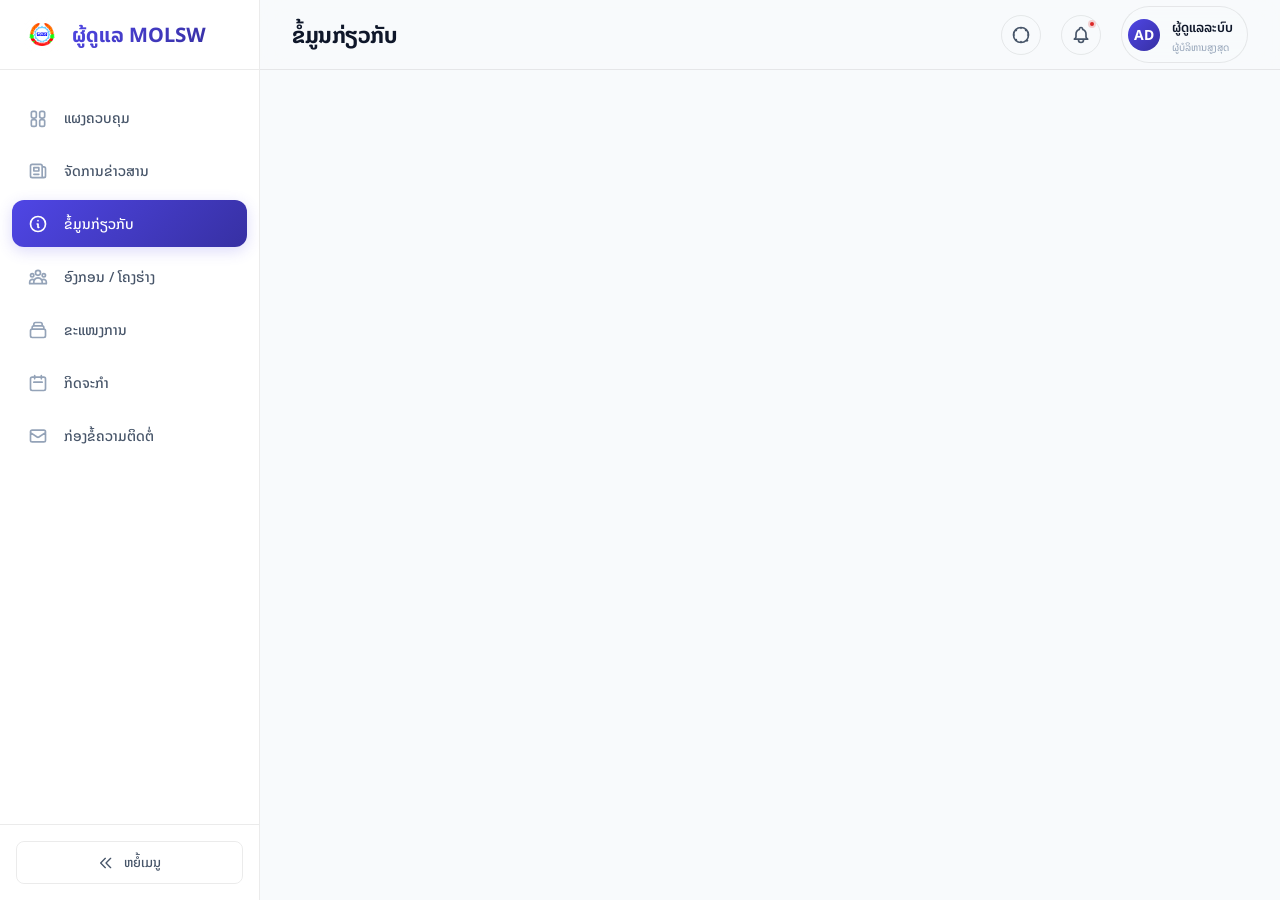
==== about.html @ 5e1d10cb "commit Wed 06/03/2026 10:46:19.37" ====
<!DOCTYPE html>
<html lang="lo" data-theme="light">

<head>
    <meta charset="UTF-8">
    <meta name="viewport" content="width=device-width, initial-scale=1.0">
    <title>ລະບົບຜູ້ດູແລ MOLSW</title>
    <!-- Stylesheet -->
    <link rel="stylesheet" href="style.css">
</head>

<body>
    <!-- App Root Grid -->
    <div id="app-container">
        
        <!-- Sidebar Navigation -->
        <aside>
            <div class="sidebar-brand">
                <img src="logo.png" alt="MOLSW Logo" class="brand-logo" onerror="this.style.display='none'">
                <span class="brand-name">ຜູ້ດູແລ MOLSW</span>
            </div>
            
            <ul class="sidebar-menu">
                <li class="sidebar-menu-item">
                    <a href="index.html">
                        <!-- Home Icon -->
                        <svg fill="none" stroke="currentColor" viewBox="0 0 24 24"><path stroke-linecap="round" stroke-linejoin="round" stroke-width="2" d="M4 6a2 2 0 012-2h2a2 2 0 012 2v4a2 2 0 01-2 2H6a2 2 0 01-2-2V6zM14 6a2 2 0 012-2h2a2 2 0 012 2v4a2 2 0 01-2 2h-2a2 2 0 01-2-2V6zM4 16a2 2 0 012-2h2a2 2 0 012 2v4a2 2 0 01-2 2H6a2 2 0 01-2-2v-4zM14 16a2 2 0 012-2h2a2 2 0 012 2v4a2 2 0 01-2 2h-2a2 2 0 01-2-2v-4z"/></svg>
                        <span>ແຜງຄວບຄຸມ</span>
                    </a>
                </li>
                <li class="sidebar-menu-item">
                    <a href="news.html">
                        <!-- News Icon -->
                        <svg fill="none" stroke="currentColor" viewBox="0 0 24 24"><path stroke-linecap="round" stroke-linejoin="round" stroke-width="2" d="M19 20H5a2 2 0 01-2-2V6a2 2 0 012-2h10a2 2 0 012 2v1m2 13a2 2 0 01-2-2V7m2 13a2 2 0 002-2V9a2 2 0 00-2-2h-2m-4-3H9M7 16h6M7 8h6v4H7V8z"/></svg>
                        <span>ຈັດການຂ່າວສານ</span>
                    </a>
                </li>
                <li class="sidebar-menu-item active"><a href="about.html">
                        <!-- About Icon -->
                        <svg fill="none" stroke="currentColor" viewBox="0 0 24 24"><path stroke-linecap="round" stroke-linejoin="round" stroke-width="2" d="M13 16h-1v-4h-1m1-4h.01M21 12a9 9 0 11-18 0 9 9 0 0118 0z"/></svg>
                        <span>ຂໍ້ມູນກ່ຽວກັບ</span>
                    </a>
                </li>
                <li class="sidebar-menu-item">
                    <a href="org.html">
                        <!-- Organization Icon -->
                        <svg fill="none" stroke="currentColor" viewBox="0 0 24 24"><path stroke-linecap="round" stroke-linejoin="round" stroke-width="2" d="M17 20h5v-2a3 3 0 00-5.356-1.857M17 20H7m10 0v-2c0-.656-.126-1.283-.356-1.857M7 20H2v-2a3 3 0 015.356-1.857M7 20v-2c0-.656.126-1.283.356-1.857m0 0a5.002 5.002 0 019.288 0M15 7a3 3 0 11-6 0 3 3 0 016 0zm6 3a2 2 0 11-4 0 2 2 0 014 0zM7 10a2 2 0 11-4 0 2 2 0 014 0z"/></svg>
                        <span>ອົງກອນ / ໂຄງຮ່າງ</span>
                    </a>
                </li>
                <li class="sidebar-menu-item">
                    <a href="sectors.html">
                        <!-- Sector Icon -->
                        <svg fill="none" stroke="currentColor" viewBox="0 0 24 24"><path stroke-linecap="round" stroke-linejoin="round" stroke-width="2" d="M19 11H5m14 0a2 2 0 012 2v6a2 2 0 01-2 2H5a2 2 0 01-2-2v-6a2 2 0 012-2m14 0V9a2 2 0 00-2-2M5 11V9a2 2 0 012-2m0 0V5a2 2 0 012-2h6a2 2 0 012 2v2M7 7h10"/></svg>
                        <span>ຂະແໜງການ</span>
                    </a>
                </li>
                <li class="sidebar-menu-item">
                    <a href="activities.html">
                        <!-- Activities Icon -->
                        <svg fill="none" stroke="currentColor" viewBox="0 0 24 24"><path stroke-linecap="round" stroke-linejoin="round" stroke-width="2" d="M8 7V3m8 4V3m-9 8h10M5 21h14a2 2 0 002-2V7a2 2 0 00-2-2H5a2 2 0 00-2 2v12a2 2 0 002 2z"/></svg>
                        <span>ກິດຈະກຳ</span>
                    </a>
                </li>
                <li class="sidebar-menu-item">
                    <a href="contacts.html">
                        <!-- Mail Icon -->
                        <svg fill="none" stroke="currentColor" viewBox="0 0 24 24"><path stroke-linecap="round" stroke-linejoin="round" stroke-width="2" d="M3 8l7.89 5.26a2 2 0 002.22 0L21 8M5 19h14a2 2 0 002-2V7a2 2 0 00-2-2H5a2 2 0 00-2 2v10a2 2 0 002 2z"/></svg>
                        <span>ກ່ອງຂໍ້ຄວາມຕິດຕໍ່</span>
                    </a>
                </li>
            </ul>
            
            <div class="sidebar-footer">
                <button class="collapse-btn" id="btn-collapse-sidebar">
                    <!-- Collapse Icon -->
                    <svg style="width:16px; height:16px;" fill="none" stroke="currentColor" viewBox="0 0 24 24"><path stroke-linecap="round" stroke-linejoin="round" stroke-width="2" d="M11 19l-7-7 7-7m8 14l-7-7 7-7"/></svg>
                    <span>ຫຍໍ້ເມນູ</span>
                </button>
            </div>
        </aside>
        
        <!-- Main Panel -->
        <div class="main-content">
            <header>
                <div class="header-left">
                    <button class="mobile-menu-toggle" id="mobile-burger-btn">
                        <!-- Menu Burger Icon -->
                        <svg style="width:24px; height:24px;" fill="none" stroke="currentColor" viewBox="0 0 24 24"><path stroke-linecap="round" stroke-linejoin="round" stroke-width="2" d="M4 6h16M4 12h16M4 18h16"/></svg>
                    </button>
                    <h1 class="page-title" id="view-title">ຂໍ້ມູນກ່ຽວກັບ</h1>
                </div>
                
                <div class="header-right">
                    <!-- Theme Toggle -->
                    <button class="icon-action-btn theme-toggle" id="btn-theme-toggle" title="ປ່ຽນຮູບແບບ (ມືດ/ສະຫວ່າງ)">
                        <svg class="sun-icon" fill="none" stroke="currentColor" viewBox="0 0 24 24"><path stroke-linecap="round" stroke-linejoin="round" stroke-width="2" d="M12 3v1m0 16v1m9-9h-1M4 12H3m15.364-6.364l-.707.707M6.343 17.657l-.707.707m0-12.728l.707.707m12.728 12.728l.707-.707M21 12a9 9 0 11-18 0 9 9 0 0118 0z"/></svg>
                        <svg class="moon-icon" fill="none" stroke="currentColor" viewBox="0 0 24 24"><path stroke-linecap="round" stroke-linejoin="round" stroke-width="2" d="M20.354 15.354A9 9 0 018.646 3.646 9.003 9.003 0 0012 21a9.003 9.003 0 008.354-5.646z"/></svg>
                    </button>
                    
                    <!-- Notification Bell -->
                    <button class="icon-action-btn" title="ຂໍ້ຄວາມລະບົບ">
                        <svg style="width:20px; height:20px" fill="none" stroke="currentColor" viewBox="0 0 24 24"><path stroke-linecap="round" stroke-linejoin="round" stroke-width="2" d="M15 17h5l-1.405-1.405A2.032 2.032 0 0118 14.158V11a6.002 6.002 0 00-4-5.659V5a2 2 0 10-4 0v.341C7.67 6.165 6 8.388 6 11v3.159c0 .538-.214 1.055-.595 1.436L4 17h5m6 0v1a3 3 0 11-6 0v-1m6 0H9"/></svg>
                        <span class="badge-dot"></span>
                    </button>
                    
                    <!-- Profile Dropdown -->
                    <div class="profile-badge">
                        <div class="avatar">AD</div>
                        <div class="profile-info">
                            <span class="profile-name">ຜູ້ດູແລລະບົບ</span>
                            <span class="profile-role">ຜູ້ບໍລິຫານສູງສຸດ</span>
                        </div>
                    </div>
                </div>
            </header>
            
            <!-- Page Router Workspace -->
            <main class="content-body" id="app-view">
                <!-- Rendered dynamically by app.js -->
            </main>
        </div>
    </div>
    
    <!-- Toast Notifications Container -->
    <div id="toast-container" class="toast-container"></div>

        <!-- PAGE-SPECIFIC MODALS -->
    <!-- Modal 2: About Us Core Value -->
    <div class="modal-overlay" id="modal-value-form">
        <div class="modal-content">
            <div class="modal-header">
                <h3 class="modal-title" id="value-modal-title">ເພີ່ມຄຸນຄ່າຫຼັກ</h3>
                <button class="modal-close" onclick="ModalManager.close('modal-value-form')">&times;</button>
            </div>
            <form id="value-form" onsubmit="submitValueForm(event)">
                <div class="modal-body">
                    <div class="form-group">
                        <label class="form-label">ຫົວຂໍ້ຄຸນຄ່າ *</label>
                        <input type="text" class="form-control" id="value-form-title" placeholder="ຕົວຢ່າງ: ຄວາມໂປ່ງໃສ" required>
                    </div>
                    <div class="form-group" style="margin-bottom: 0;">
                        <label class="form-label">ຄຳອະທິບາຍຄຸນຄ່າ *</label>
                        <textarea class="form-control" id="value-form-desc" placeholder="ອະທິບາຍຄຸນຄ່ານີ້ຢ່າງລະອຽດ..." style="min-height:90px;" required></textarea>
                    </div>
                </div>
                <div class="modal-footer">
                    <button type="button" class="btn btn-secondary" onclick="ModalManager.close('modal-value-form')">ຍົກເລີກ</button>
                    <button type="submit" class="btn btn-primary">ບັນທຶກຄຸນຄ່າ</button>
                </div>
            </form>
        </div>
    </div>

    <!-- Core App Controller Script -->
    <script src="app.js"></script>
</body>

</html>
---- style.css ----
@import url('https://fonts.googleapis.com/css2?family=Outfit:wght@300;400;500;600;700&family=Plus+Jakarta+Sans:wght@300;400;500;600;700&family=Noto+Sans+Lao:wght@300;400;500;600;700&display=swap');

:root {
    /* Font Families */
    --font-heading: 'Noto Sans Lao', 'Outfit', sans-serif;
    --font-body: 'Noto Sans Lao', 'Plus Jakarta Sans', sans-serif;

    /* Base Transitions */
    --transition-fast: 0.2s cubic-bezier(0.4, 0, 0.2, 1);
    --transition-normal: 0.3s cubic-bezier(0.4, 0, 0.2, 1);
    --transition-slow: 0.5s cubic-bezier(0.4, 0, 0.2, 1);
    
    /* Layout Constants */
    --sidebar-width: 260px;
    --sidebar-collapsed-width: 80px;
    --header-height: 70px;
    --border-radius-sm: 8px;
    --border-radius-md: 12px;
    --border-radius-lg: 20px;
    --border-radius-xl: 30px;

    /* Theme Variables - Dark Mode (Default) */
    --bg-main: #0B0F19;
    --bg-card: rgba(20, 27, 45, 0.7);
    --bg-sidebar: #0f1524;
    --bg-header: rgba(11, 15, 25, 0.8);
    --bg-input: #161F30;
    
    --border-color: rgba(255, 255, 255, 0.08);
    --border-focus: #4F46E5;
    
    --text-primary: #F3F4F6;
    --text-secondary: #9CA3AF;
    --text-muted: #6B7280;
    
    --primary: #4F46E5;
    --primary-glow: rgba(79, 70, 229, 0.4);
    --primary-gradient: linear-gradient(135deg, #6366F1 0%, #4F46E5 100%);
    
    --accent-cyan: #06B6D4;
    --accent-cyan-gradient: linear-gradient(135deg, #22D3EE 0%, #06B6D4 100%);
    
    --success: #10B981;
    --success-bg: rgba(16, 185, 129, 0.15);
    
    --warning: #F59E0B;
    --warning-bg: rgba(245, 158, 11, 0.15);
    
    --danger: #EF4444;
    --danger-bg: rgba(239, 68, 68, 0.15);
    
    --shadow-sm: 0 2px 8px -1px rgba(0, 0, 0, 0.2);
    --shadow-md: 0 10px 25px -5px rgba(0, 0, 0, 0.3), 0 8px 10px -6px rgba(0, 0, 0, 0.3);
    --shadow-lg: 0 20px 50px -12px rgba(0, 0, 0, 0.5);
    
    --backdrop-blur: blur(16px);
}

[data-theme="light"] {
    /* Theme Variables - Light Mode */
    --bg-main: #F8FAFC;
    --bg-card: rgba(255, 255, 255, 0.85);
    --bg-sidebar: #FFFFFF;
    --bg-header: rgba(248, 250, 252, 0.8);
    --bg-input: #F1F5F9;
    
    --border-color: rgba(0, 0, 0, 0.08);
    --border-focus: #4F46E5;
    
    --text-primary: #0F172A;
    --text-secondary: #475569;
    --text-muted: #94A3B8;
    
    --primary: #4F46E5;
    --primary-glow: rgba(79, 70, 229, 0.2);
    --primary-gradient: linear-gradient(135deg, #4F46E5 0%, #3730A3 100%);
    
    --accent-cyan: #0EA5E9;
    --accent-cyan-gradient: linear-gradient(135deg, #0EA5E9 0%, #2563EB 100%);
    
    --success: #059669;
    --success-bg: rgba(5, 150, 105, 0.1);
    
    --warning: #D97706;
    --warning-bg: rgba(217, 119, 6, 0.1);
    
    --danger: #DC2626;
    --danger-bg: rgba(220, 38, 38, 0.1);
    
    --shadow-sm: 0 1px 3px rgba(0, 0, 0, 0.05);
    --shadow-md: 0 4px 20px -2px rgba(148, 163, 184, 0.15), 0 2px 8px -1px rgba(148, 163, 184, 0.1);
    --shadow-lg: 0 20px 40px -15px rgba(148, 163, 184, 0.3);
}

/* Reset & Global */
* {
    margin: 0;
    padding: 0;
    box-sizing: border-box;
    font-family: var(--font-body);
}

body {
    background-color: var(--bg-main);
    color: var(--text-primary);
    overflow-x: hidden;
    transition: background-color var(--transition-normal), color var(--transition-normal);
    min-height: 100vh;
}

h1, h2, h3, h4, h5, h6 {
    font-family: var(--font-heading);
    font-weight: 600;
    letter-spacing: -0.02em;
}

/* Custom Scrollbar */
::-webkit-scrollbar {
    width: 8px;
    height: 8px;
}
::-webkit-scrollbar-track {
    background: transparent;
}
::-webkit-scrollbar-thumb {
    background: var(--border-color);
    border-radius: var(--border-radius-sm);
}
::-webkit-scrollbar-thumb:hover {
    background: var(--text-muted);
}

/* App Layout */
#app-container {
    display: flex;
    min-height: 100vh;
    position: relative;
}

/* Sidebar Styling */
aside {
    width: var(--sidebar-width);
    background-color: var(--bg-sidebar);
    border-right: 1px solid var(--border-color);
    display: flex;
    flex-direction: column;
    height: 100vh;
    position: sticky;
    top: 0;
    z-index: 100;
    transition: width var(--transition-normal), background-color var(--transition-normal), border var(--transition-normal);
}

aside.collapsed {
    width: var(--sidebar-collapsed-width);
}

.sidebar-brand {
    height: var(--header-height);
    display: flex;
    align-items: center;
    padding: 0 24px;
    gap: 12px;
    border-bottom: 1px solid var(--border-color);
    overflow: hidden;
    white-space: nowrap;
}

.brand-logo {
    width: 36px;
    height: 36px;
    border-radius: var(--border-radius-sm);
    object-fit: contain;
    background: linear-gradient(135deg, rgba(255,255,255,0.1), rgba(255,255,255,0.05));
    border: 1px solid rgba(255,255,255,0.15);
    padding: 4px;
}

.brand-name {
    font-family: var(--font-heading);
    font-size: 20px;
    font-weight: 700;
    background: var(--primary-gradient);
    -webkit-background-clip: text;
    -webkit-text-fill-color: transparent;
    transition: opacity var(--transition-normal);
}

aside.collapsed .brand-name {
    opacity: 0;
    pointer-events: none;
}

.sidebar-menu {
    list-style: none;
    padding: 24px 12px;
    display: flex;
    flex-direction: column;
    gap: 6px;
    flex: 1;
    overflow-y: auto;
}

.sidebar-menu-item a {
    display: flex;
    align-items: center;
    padding: 12px 16px;
    color: var(--text-secondary);
    text-decoration: none;
    border-radius: var(--border-radius-md);
    gap: 16px;
    transition: all var(--transition-fast);
    font-weight: 500;
    font-size: 14px;
    cursor: pointer;
}

.sidebar-menu-item a svg {
    width: 20px;
    height: 20px;
    color: var(--text-muted);
    transition: color var(--transition-fast);
}

.sidebar-menu-item a:hover {
    background-color: rgba(255, 255, 255, 0.03);
    color: var(--text-primary);
}

.sidebar-menu-item a:hover svg {
    color: var(--text-primary);
}

.sidebar-menu-item.active a {
    background: var(--primary-gradient);
    color: #FFFFFF;
    box-shadow: 0 4px 15px var(--primary-glow);
}

.sidebar-menu-item.active a svg {
    color: #FFFFFF;
}

aside.collapsed .sidebar-menu-item a {
    justify-content: center;
    padding: 12px 0;
}

aside.collapsed .sidebar-menu-item a span {
    display: none;
}

/* Sidebar Footer */
.sidebar-footer {
    padding: 16px;
    border-top: 1px solid var(--border-color);
}

.collapse-btn {
    width: 100%;
    background: transparent;
    border: 1px solid var(--border-color);
    color: var(--text-secondary);
    padding: 10px;
    border-radius: var(--border-radius-sm);
    cursor: pointer;
    display: flex;
    align-items: center;
    justify-content: center;
    gap: 10px;
    font-size: 13px;
    font-weight: 500;
    transition: all var(--transition-fast);
}

.collapse-btn:hover {
    background: rgba(255, 255, 255, 0.05);
    color: var(--text-primary);
}

aside.collapsed .collapse-btn span {
    display: none;
}

aside.collapsed .collapse-btn svg {
    transform: rotate(180deg);
}

/* Main Content Area */
.main-content {
    flex: 1;
    display: flex;
    flex-direction: column;
    min-height: 100vh;
    min-width: 0; /* Prevents flex children from stretching */
}

/* Header Styling */
header {
    height: var(--header-height);
    background-color: var(--bg-header);
    backdrop-filter: var(--backdrop-blur);
    -webkit-backdrop-filter: var(--backdrop-blur);
    border-bottom: 1px solid var(--border-color);
    display: flex;
    align-items: center;
    justify-content: space-between;
    padding: 0 32px;
    position: sticky;
    top: 0;
    z-index: 90;
    transition: background-color var(--transition-normal), border var(--transition-normal);
}

.header-left {
    display: flex;
    align-items: center;
    gap: 16px;
}

.mobile-menu-toggle {
    display: none;
    background: transparent;
    border: none;
    color: var(--text-primary);
    font-size: 24px;
    cursor: pointer;
}

.page-title {
    font-size: 22px;
    font-weight: 700;
    color: var(--text-primary);
}

.header-right {
    display: flex;
    align-items: center;
    gap: 20px;
}

/* Header Icons/Controls */
.icon-action-btn {
    background: transparent;
    border: 1px solid var(--border-color);
    color: var(--text-secondary);
    width: 40px;
    height: 40px;
    border-radius: 50%;
    cursor: pointer;
    display: flex;
    align-items: center;
    justify-content: center;
    transition: all var(--transition-fast);
    position: relative;
}

.icon-action-btn:hover {
    background: rgba(255, 255, 255, 0.05);
    color: var(--text-primary);
    border-color: var(--text-muted);
}

.badge-dot {
    position: absolute;
    top: 4px;
    right: 4px;
    width: 8px;
    height: 8px;
    background-color: var(--danger);
    border-radius: 50%;
    border: 2px solid var(--bg-header);
}

/* Theme Toggle Customizations */
.theme-toggle svg {
    width: 20px;
    height: 20px;
}

.theme-toggle .sun-icon {
    display: none;
}

[data-theme="light"] .theme-toggle .sun-icon {
    display: block;
}

[data-theme="light"] .theme-toggle .moon-icon {
    display: none;
}

/* User Profile Badge */
.profile-badge {
    display: flex;
    align-items: center;
    gap: 12px;
    padding: 6px 14px 6px 6px;
    background: rgba(255, 255, 255, 0.03);
    border: 1px solid var(--border-color);
    border-radius: 30px;
    cursor: pointer;
    transition: all var(--transition-fast);
}

.profile-badge:hover {
    background: rgba(255, 255, 255, 0.05);
    border-color: var(--text-muted);
}

.avatar {
    width: 32px;
    height: 32px;
    border-radius: 50%;
    background: var(--primary-gradient);
    display: flex;
    align-items: center;
    justify-content: center;
    color: white;
    font-weight: 700;
    font-size: 14px;
}

.profile-info {
    text-align: left;
}

.profile-name {
    font-size: 13px;
    font-weight: 600;
    color: var(--text-primary);
}

.profile-role {
    font-size: 10px;
    color: var(--text-muted);
    display: block;
}

/* Content Container */
.content-body {
    flex: 1;
    padding: 32px;
    overflow-y: auto;
}

/* Dynamic Views Fade Transition */
.view-pane {
    animation: fadeIn var(--transition-normal);
}

@keyframes fadeIn {
    from { opacity: 0; transform: translateY(10px); }
    to { opacity: 1; transform: translateY(0); }
}

/* Glassmorphic Card Styling */
.card {
    background-color: var(--bg-card);
    backdrop-filter: var(--backdrop-blur);
    -webkit-backdrop-filter: var(--backdrop-blur);
    border: 1px solid var(--border-color);
    border-radius: var(--border-radius-lg);
    padding: 24px;
    box-shadow: var(--shadow-md);
    transition: transform var(--transition-fast), box-shadow var(--transition-fast), background-color var(--transition-normal), border var(--transition-normal);
}

.card:hover {
    box-shadow: var(--shadow-lg);
}

/* Grid Layout System */
.grid-4x {
    display: grid;
    grid-template-columns: repeat(4, 1fr);
    gap: 24px;
}

.grid-3x {
    display: grid;
    grid-template-columns: repeat(3, 1fr);
    gap: 24px;
}

.grid-2x {
    display: grid;
    grid-template-columns: repeat(2, 1fr);
    gap: 24px;
}

/* Stats Cards */
.stat-card {
    display: flex;
    align-items: center;
    justify-content: space-between;
    overflow: hidden;
    position: relative;
}

.stat-card::after {
    content: '';
    position: absolute;
    bottom: 0;
    left: 0;
    width: 100%;
    height: 4px;
    background: var(--card-accent, var(--primary-gradient));
    opacity: 0.8;
}

.stat-icon {
    width: 54px;
    height: 54px;
    border-radius: var(--border-radius-md);
    display: flex;
    align-items: center;
    justify-content: center;
    background: rgba(255, 255, 255, 0.03);
    border: 1px solid var(--border-color);
    color: var(--card-color, var(--primary));
    transition: all var(--transition-fast);
}

.stat-card:hover .stat-icon {
    background: var(--card-color, var(--primary));
    color: #FFFFFF;
    box-shadow: 0 0 15px var(--card-color-glow, var(--primary-glow));
    transform: scale(1.05);
}

.stat-value {
    font-size: 32px;
    font-weight: 700;
    color: var(--text-primary);
    margin-top: 4px;
    font-family: var(--font-heading);
}

.stat-label {
    font-size: 14px;
    color: var(--text-secondary);
    font-weight: 500;
}

/* Dashboard Charts Card & Activity Layout */
.dashboard-layout {
    display: grid;
    grid-template-columns: 2fr 1fr;
    gap: 24px;
    margin-top: 24px;
}

/* Chart Canvas/SVG area */
.chart-container {
    height: 280px;
    position: relative;
    width: 100%;
    display: flex;
    align-items: flex-end;
    justify-content: space-between;
    padding-top: 20px;
}

.svg-chart {
    width: 100%;
    height: 100%;
}

.chart-grid-line {
    stroke: var(--border-color);
    stroke-width: 1;
    stroke-dasharray: 4,4;
}

.chart-line-path {
    fill: none;
    stroke: url(#chart-gradient);
    stroke-width: 4;
    stroke-linecap: round;
    stroke-linejoin: round;
    filter: drop-shadow(0px 8px 12px var(--primary-glow));
    animation: drawPath 1.5s ease-out forwards;
}

.chart-area-path {
    fill: url(#chart-area-gradient);
    opacity: 0.2;
}

.chart-point {
    fill: var(--primary);
    stroke: #FFFFFF;
    stroke-width: 3;
    r: 6;
    transition: r var(--transition-fast), fill var(--transition-fast);
    cursor: pointer;
}

.chart-point:hover {
    r: 8;
    fill: var(--accent-cyan);
}

@keyframes drawPath {
    from { stroke-dashoffset: 1000; stroke-dasharray: 1000; }
    to { stroke-dashoffset: 0; stroke-dasharray: 1000; }
}

/* Section Header (title + action button) */
.section-header {
    display: flex;
    align-items: center;
    justify-content: space-between;
    margin-bottom: 24px;
}

.section-actions {
    display: flex;
    align-items: center;
    gap: 12px;
}

/* Tables styling */
.table-responsive {
    width: 100%;
    overflow-x: auto;
    border-radius: var(--border-radius-md);
    border: 1px solid var(--border-color);
}

.data-table {
    width: 100%;
    border-collapse: collapse;
    text-align: left;
    background: transparent;
}

.data-table th {
    background-color: rgba(255, 255, 255, 0.02);
    color: var(--text-secondary);
    padding: 16px 20px;
    font-size: 13px;
    font-weight: 600;
    text-transform: uppercase;
    letter-spacing: 0.05em;
    border-bottom: 1px solid var(--border-color);
}

[data-theme="light"] .data-table th {
    background-color: rgba(0, 0, 0, 0.02);
}

.data-table td {
    padding: 16px 20px;
    color: var(--text-primary);
    border-bottom: 1px solid var(--border-color);
    font-size: 14px;
    vertical-align: middle;
}

.data-table tbody tr {
    transition: background-color var(--transition-fast);
}

.data-table tbody tr:hover {
    background-color: rgba(255, 255, 255, 0.015);
}

[data-theme="light"] .data-table tbody tr:hover {
    background-color: rgba(0, 0, 0, 0.01);
}

.data-table tbody tr:last-child td {
    border-bottom: none;
}

/* Badges */
.badge {
    display: inline-flex;
    align-items: center;
    padding: 4px 10px;
    border-radius: 30px;
    font-size: 11px;
    font-weight: 600;
    letter-spacing: 0.02em;
    gap: 6px;
}

.badge::before {
    content: '';
    width: 6px;
    height: 6px;
    border-radius: 50%;
    background-color: currentColor;
}

.badge-published, .badge-active, .badge-replied {
    background-color: var(--success-bg);
    color: var(--success);
}

.badge-draft, .badge-archived {
    background-color: rgba(156, 163, 175, 0.15);
    color: var(--text-secondary);
}

.badge-new, .badge-inactive {
    background-color: var(--danger-bg);
    color: var(--danger);
}

.badge-pending {
    background-color: var(--warning-bg);
    color: var(--warning);
}

/* Actions Column & Buttons */
.btn-group {
    display: flex;
    gap: 8px;
}

button {
    font-family: var(--font-body);
}

.btn {
    display: inline-flex;
    align-items: center;
    justify-content: center;
    gap: 8px;
    padding: 10px 18px;
    border-radius: var(--border-radius-md);
    font-size: 14px;
    font-weight: 600;
    cursor: pointer;
    transition: all var(--transition-fast);
    border: 1px solid transparent;
}

.btn svg {
    width: 18px;
    height: 18px;
}

.btn-primary {
    background: var(--primary-gradient);
    color: #FFFFFF;
    box-shadow: 0 4px 14px var(--primary-glow);
}

.btn-primary:hover {
    box-shadow: 0 6px 20px var(--primary-glow);
    transform: translateY(-1px);
}

.btn-primary:active {
    transform: translateY(0);
}

.btn-secondary {
    background-color: rgba(255, 255, 255, 0.03);
    border-color: var(--border-color);
    color: var(--text-primary);
}

.btn-secondary:hover {
    background-color: rgba(255, 255, 255, 0.07);
    border-color: var(--text-muted);
}

[data-theme="light"] .btn-secondary {
    background-color: rgba(0, 0, 0, 0.02);
}

[data-theme="light"] .btn-secondary:hover {
    background-color: rgba(0, 0, 0, 0.05);
}

.btn-danger {
    background-color: var(--danger-bg);
    color: var(--danger);
    border-color: rgba(239, 68, 68, 0.2);
}

.btn-danger:hover {
    background-color: var(--danger);
    color: #FFFFFF;
    box-shadow: 0 4px 14px rgba(239, 68, 68, 0.3);
}

.btn-icon {
    width: 36px;
    height: 36px;
    padding: 0;
    border-radius: var(--border-radius-sm);
}

/* Modal Overlay & Forms */
.modal-overlay {
    position: fixed;
    top: 0;
    left: 0;
    right: 0;
    bottom: 0;
    background-color: rgba(3, 7, 18, 0.6);
    backdrop-filter: blur(8px);
    -webkit-backdrop-filter: blur(8px);
    display: flex;
    align-items: center;
    justify-content: center;
    z-index: 1000;
    opacity: 0;
    pointer-events: none;
    transition: opacity var(--transition-normal);
}

.modal-overlay.active {
    opacity: 1;
    pointer-events: auto;
}

.modal-content {
    background-color: var(--bg-sidebar);
    border: 1px solid var(--border-color);
    border-radius: var(--border-radius-lg);
    width: 100%;
    max-width: 650px;
    max-height: 90vh;
    box-shadow: var(--shadow-lg);
    display: flex;
    flex-direction: column;
    transform: scale(0.9) translateY(20px);
    transition: transform var(--transition-normal);
    overflow: hidden;
}

.modal-overlay.active .modal-content {
    transform: scale(1) translateY(0);
}

.modal-header {
    padding: 20px 24px;
    border-bottom: 1px solid var(--border-color);
    display: flex;
    align-items: center;
    justify-content: space-between;
}

.modal-title {
    font-size: 18px;
    font-weight: 700;
}

.modal-close {
    background: transparent;
    border: none;
    color: var(--text-secondary);
    cursor: pointer;
    display: flex;
    align-items: center;
    justify-content: center;
    width: 32px;
    height: 32px;
    border-radius: 50%;
    transition: all var(--transition-fast);
}

.modal-close:hover {
    background-color: rgba(255, 255, 255, 0.05);
    color: var(--text-primary);
}

.modal-body {
    padding: 24px;
    overflow-y: auto;
    flex: 1;
}

.modal-footer {
    padding: 16px 24px;
    border-top: 1px solid var(--border-color);
    display: flex;
    justify-content: flex-end;
    gap: 12px;
}

/* Form Styles */
.form-group {
    margin-bottom: 20px;
}

.form-group.row-2 {
    display: grid;
    grid-template-columns: 1fr 1fr;
    gap: 16px;
}

.form-label {
    display: block;
    margin-bottom: 8px;
    font-size: 13px;
    font-weight: 600;
    color: var(--text-secondary);
}

.form-control {
    width: 100%;
    background-color: var(--bg-input);
    border: 1px solid var(--border-color);
    border-radius: var(--border-radius-md);
    padding: 12px 16px;
    color: var(--text-primary);
    font-family: var(--font-body);
    font-size: 14px;
    transition: all var(--transition-fast);
}

.form-control:focus {
    outline: none;
    border-color: var(--border-focus);
    box-shadow: 0 0 0 3px var(--primary-glow);
}

textarea.form-control {
    resize: vertical;
    min-height: 120px;
}

.form-select {
    cursor: pointer;
    appearance: none;
    background-image: url("data:image/svg+xml,%3Csvg xmlns='http://www.w3.org/2000/svg' fill='none' viewBox='0 0 24 24' stroke='%239CA3AF'%3E%3Cpath stroke-linecap='round' stroke-linejoin='round' stroke-width='2' d='M19 9l-7 7-7-7'/%3E%3C/svg%3E");
    background-repeat: no-repeat;
    background-position: right 16px center;
    background-size: 16px;
    padding-right: 40px;
}

/* Search and Filter Inputs */
.search-input-wrapper {
    position: relative;
    width: 280px;
}

.search-input-wrapper svg {
    position: absolute;
    left: 14px;
    top: 50%;
    transform: translateY(-50%);
    width: 16px;
    height: 16px;
    color: var(--text-muted);
    pointer-events: none;
}

.search-input-wrapper .form-control {
    padding-left: 40px;
    padding-top: 8px;
    padding-bottom: 8px;
    font-size: 13px;
    border-radius: var(--border-radius-sm);
}

/* Recent Activities list item */
.activity-list {
    list-style: none;
    display: flex;
    flex-direction: column;
    gap: 16px;
}

.activity-item {
    display: flex;
    gap: 12px;
    font-size: 13px;
    align-items: flex-start;
}

.activity-icon-bullet {
    width: 8px;
    height: 8px;
    border-radius: 50%;
    background-color: var(--primary);
    margin-top: 5px;
    flex-shrink: 0;
}

.activity-item.news .activity-icon-bullet { background-color: var(--accent-cyan); }
.activity-item.about .activity-icon-bullet { background-color: var(--warning); }
.activity-item.contact .activity-icon-bullet { background-color: var(--danger); }

.activity-meta {
    display: flex;
    flex-direction: column;
}

.activity-time {
    font-size: 11px;
    color: var(--text-muted);
    margin-top: 2px;
}

/* Card Grid list for Team / Org Members */
.team-grid {
    display: grid;
    grid-template-columns: repeat(auto-fill, minmax(220px, 1fr));
    gap: 24px;
}

.team-card {
    text-align: center;
    position: relative;
    padding-top: 36px;
}

.team-card-avatar {
    width: 90px;
    height: 90px;
    border-radius: 50%;
    margin: 0 auto 16px;
    display: flex;
    align-items: center;
    justify-content: center;
    background: var(--primary-gradient);
    color: white;
    font-size: 32px;
    font-weight: 700;
    box-shadow: 0 4px 15px var(--primary-glow);
    object-fit: cover;
    border: 3px solid var(--bg-sidebar);
}

.team-card-actions {
    position: absolute;
    top: 16px;
    right: 16px;
    display: flex;
    gap: 4px;
    opacity: 0;
    transition: opacity var(--transition-fast);
}

.team-card:hover .team-card-actions {
    opacity: 1;
}

.team-card-name {
    font-size: 16px;
    font-weight: 700;
    color: var(--text-primary);
}

.team-card-role {
    font-size: 12px;
    color: var(--primary);
    font-weight: 600;
    margin-top: 4px;
    display: block;
}

.team-card-bio {
    font-size: 12px;
    color: var(--text-secondary);
    margin-top: 8px;
    line-height: 1.5;
}

/* Sectors Grid styling */
.sectors-grid {
    display: grid;
    grid-template-columns: repeat(auto-fill, minmax(280px, 1fr));
    gap: 24px;
}

.sector-card {
    display: flex;
    flex-direction: column;
    height: 100%;
}

.sector-card-header {
    display: flex;
    justify-content: space-between;
    align-items: flex-start;
    margin-bottom: 16px;
}

.sector-icon-box {
    width: 48px;
    height: 48px;
    border-radius: var(--border-radius-md);
    background: rgba(255, 255, 255, 0.03);
    border: 1px solid var(--border-color);
    display: flex;
    align-items: center;
    justify-content: center;
    color: var(--primary);
    font-size: 20px;
}

.sector-card-actions {
    display: flex;
    gap: 4px;
}

.sector-title {
    font-size: 18px;
    font-weight: 700;
    color: var(--text-primary);
}

.sector-desc {
    font-size: 13px;
    color: var(--text-secondary);
    line-height: 1.5;
    margin-top: 8px;
    flex: 1;
}

.sector-card-footer {
    margin-top: 16px;
    padding-top: 16px;
    border-top: 1px solid var(--border-color);
    display: flex;
    justify-content: space-between;
    align-items: center;
}

/* Contact Inbox Styling */
.contact-layout {
    display: grid;
    grid-template-columns: 320px 1fr;
    gap: 24px;
    height: calc(100vh - var(--header-height) - 100px);
}

.inbox-sidebar {
    background-color: var(--bg-card);
    border: 1px solid var(--border-color);
    border-radius: var(--border-radius-lg);
    display: flex;
    flex-direction: column;
    overflow: hidden;
}

.inbox-header {
    padding: 16px 20px;
    border-bottom: 1px solid var(--border-color);
}

.inbox-list {
    flex: 1;
    overflow-y: auto;
    list-style: none;
}

.inbox-item {
    padding: 16px 20px;
    border-bottom: 1px solid var(--border-color);
    cursor: pointer;
    transition: background-color var(--transition-fast);
    position: relative;
}

.inbox-item:hover {
    background-color: rgba(255, 255, 255, 0.02);
}

[data-theme="light"] .inbox-item:hover {
    background-color: rgba(0, 0, 0, 0.015);
}

.inbox-item.active {
    background-color: rgba(79, 70, 229, 0.08);
}

.inbox-item.unread::after {
    content: '';
    position: absolute;
    top: 20px;
    right: 20px;
    width: 8px;
    height: 8px;
    background-color: var(--danger);
    border-radius: 50%;
}

.inbox-sender {
    font-size: 13px;
    font-weight: 700;
    color: var(--text-primary);
    max-width: 80%;
    overflow: hidden;
    text-overflow: ellipsis;
    white-space: nowrap;
}

.inbox-subject {
    font-size: 12px;
    font-weight: 500;
    color: var(--text-secondary);
    margin-top: 4px;
    overflow: hidden;
    text-overflow: ellipsis;
    white-space: nowrap;
}

.inbox-date {
    font-size: 11px;
    color: var(--text-muted);
    margin-top: 6px;
}

.message-detail-pane {
    display: flex;
    flex-direction: column;
}

.message-detail-header {
    border-bottom: 1px solid var(--border-color);
    padding-bottom: 20px;
    margin-bottom: 20px;
}

.message-meta-row {
    display: flex;
    justify-content: space-between;
    align-items: flex-start;
}

.message-sender-info {
    display: flex;
    flex-direction: column;
    gap: 4px;
}

.message-sender-name {
    font-size: 18px;
    font-weight: 700;
}

.message-sender-email {
    font-size: 13px;
    color: var(--primary);
}

.message-body {
    flex: 1;
    font-size: 14px;
    line-height: 1.6;
    color: var(--text-secondary);
    white-space: pre-line;
    background: rgba(255, 255, 255, 0.01);
    border: 1px solid var(--border-color);
    border-radius: var(--border-radius-md);
    padding: 20px;
    margin-bottom: 20px;
    min-height: 200px;
}

/* Toast Notifications */
.toast-container {
    position: fixed;
    top: 24px;
    right: 24px;
    display: flex;
    flex-direction: column;
    gap: 12px;
    z-index: 9999;
}

.toast {
    background-color: var(--bg-sidebar);
    border-left: 4px solid var(--primary);
    box-shadow: var(--shadow-lg);
    border-radius: var(--border-radius-sm);
    padding: 16px 20px;
    min-width: 300px;
    max-width: 400px;
    display: flex;
    align-items: center;
    gap: 12px;
    animation: slideInRight var(--transition-normal);
    transition: opacity var(--transition-normal), transform var(--transition-normal);
}

.toast.toast-success { border-left-color: var(--success); }
.toast.toast-danger { border-left-color: var(--danger); }
.toast.toast-warning { border-left-color: var(--warning); }

.toast-message {
    font-size: 13px;
    font-weight: 500;
    color: var(--text-primary);
}

@keyframes slideInRight {
    from { transform: translateX(120%); opacity: 0; }
    to { transform: translateX(0); opacity: 1; }
}

/* Responsive Breakpoints */
@media (max-width: 1200px) {
    .grid-4x {
        grid-template-columns: repeat(2, 1fr);
    }
    .dashboard-layout {
        grid-template-columns: 1fr;
    }
}

@media (max-width: 900px) {
    .grid-3x {
        grid-template-columns: 1fr 1fr;
    }
    .contact-layout {
        grid-template-columns: 1fr;
        height: auto;
    }
    .inbox-sidebar {
        height: 300px;
    }
}

@media (max-width: 768px) {
    :root {
        --sidebar-width: 100%;
    }
    
    #app-container {
        flex-direction: column;
    }
    
    aside {
        width: 100% !important;
        height: auto;
        position: fixed;
        top: 0;
        left: 0;
        right: 0;
        bottom: 0;
        transform: translateX(-100%);
        transition: transform var(--transition-normal);
    }
    
    aside.mobile-open {
        transform: translateX(0);
    }
    
    .mobile-menu-toggle {
        display: block;
    }
    
    .content-body {
        padding: 16px;
    }
    
    .grid-4x, .grid-3x, .grid-2x {
        grid-template-columns: 1fr;
    }
    
    .form-group.row-2 {
        grid-template-columns: 1fr;
    }
    
    .section-header {
        flex-direction: column;
        align-items: flex-start;
        gap: 12px;
    }
    
    .section-actions {
        width: 100%;
        justify-content: space-between;
    }
    
    .search-input-wrapper {
        width: 100%;
        flex: 1;
    }
    
    header {
        padding: 0 16px;
    }
    
    .profile-info {
        display: none;
    }
    
    .profile-badge {
        padding: 4px;
    }
}
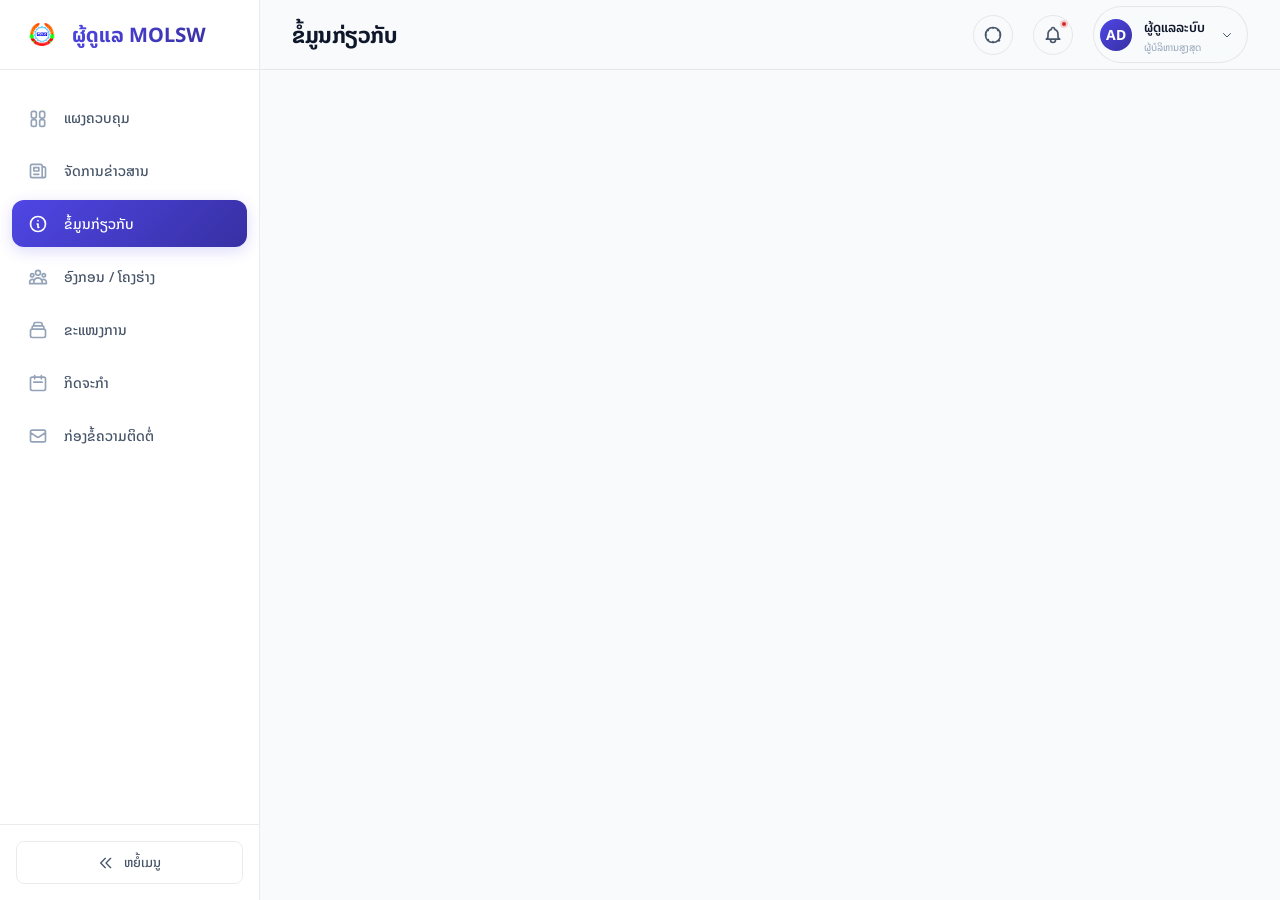
==== commit e922a883: "commit Wed 06/03/2026 10:50:52.16" ====
--- a/about.html
+++ b/about.html
@@ -105,11 +105,44 @@
                     </button>
                     
                     <!-- Profile Dropdown -->
-                    <div class="profile-badge">
-                        <div class="avatar">AD</div>
-                        <div class="profile-info">
-                            <span class="profile-name">ຜູ້ດູແລລະບົບ</span>
-                            <span class="profile-role">ຜູ້ບໍລິຫານສູງສຸດ</span>
+                    <div class="profile-badge-wrapper">
+                        <div class="profile-badge" id="profile-dropdown-btn">
+                            <div class="avatar" id="header-user-avatar">AD</div>
+                            <div class="profile-info">
+                                <span class="profile-name" id="header-user-name">ຜູ້ດູແລລະບົບ</span>
+                                <span class="profile-role" id="header-user-role">ຜູ້ບໍລິຫານສູງສຸດ</span>
+                            </div>
+                            <svg class="dropdown-chevron" fill="none" stroke="currentColor" viewBox="0 0 24 24" style="width:12px; height:12px; margin-left:4px;"><path stroke-linecap="round" stroke-linejoin="round" stroke-width="2" d="M19 9l-7 7-7-7"/></svg>
+                        </div>
+                        <div class="profile-dropdown" id="profile-dropdown-menu">
+                            <div class="dropdown-item" onclick="switchUserRole('super_admin')">
+                                <span class="role-avatar SA">SA</span>
+                                <div class="role-desc">
+                                    <span class="role-title">Super Admin</span>
+                                    <span class="role-sub">ຜູ້ບໍລິຫານສູງສຸດ</span>
+                                </div>
+                            </div>
+                            <div class="dropdown-item" onclick="switchUserRole('admin')">
+                                <span class="role-avatar AD">AD</span>
+                                <div class="role-desc">
+                                    <span class="role-title">Admin</span>
+                                    <span class="role-sub">ຜູ້ດູແລລະບົບ</span>
+                                </div>
+                            </div>
+                            <div class="dropdown-item" onclick="switchUserRole('maker')">
+                                <span class="role-avatar MK">MK</span>
+                                <div class="role-desc">
+                                    <span class="role-title">Maker</span>
+                                    <span class="role-sub">ຜູ້ສ້າງເນື້ອຫາ</span>
+                                </div>
+                            </div>
+                            <div class="dropdown-item" onclick="switchUserRole('checker')">
+                                <span class="role-avatar CK">CK</span>
+                                <div class="role-desc">
+                                    <span class="role-title">Checker</span>
+                                    <span class="role-sub">ຜູ້ກວດສອບ</span>
+                                </div>
+                            </div>
                         </div>
                     </div>
                 </div>
--- a/style.css
+++ b/style.css
@@ -1393,3 +1393,123 @@
         padding: 4px;
     }
 }
+
+
+/* ==========================================
+   ROLE SELECTOR DROPDOWN STYLES
+   ========================================== */
+
+.profile-badge-wrapper {
+    position: relative;
+    display: inline-block;
+}
+
+.profile-badge {
+    cursor: pointer;
+    display: flex;
+    align-items: center;
+    gap: 12px;
+    padding: 6px 14px 6px 6px;
+    background: rgba(255, 255, 255, 0.03);
+    border: 1px solid var(--border-color);
+    border-radius: 30px;
+    transition: all var(--transition-fast);
+}
+
+.profile-badge:hover {
+    background: rgba(255, 255, 255, 0.05);
+    border-color: var(--text-muted);
+}
+
+.dropdown-chevron {
+    transition: transform var(--transition-fast);
+    color: var(--text-secondary);
+}
+
+.profile-badge-wrapper.active .dropdown-chevron {
+    transform: rotate(180deg);
+}
+
+/* Dropdown Menu styling - WOW Premium Glassmorphism */
+.profile-dropdown {
+    position: absolute;
+    top: calc(100% + 8px);
+    right: 0;
+    width: 240px;
+    background: rgba(20, 27, 45, 0.95);
+    backdrop-filter: var(--backdrop-blur);
+    -webkit-backdrop-filter: var(--backdrop-blur);
+    border: 1px solid var(--border-color);
+    border-radius: var(--border-radius-md);
+    box-shadow: var(--shadow-lg);
+    display: none;
+    flex-direction: column;
+    padding: 8px;
+    z-index: 200;
+    animation: slideDown var(--transition-fast) forwards;
+}
+
+[data-theme="light"] .profile-dropdown {
+    background: rgba(255, 255, 255, 0.95);
+}
+
+.profile-dropdown.active {
+    display: flex;
+}
+
+.dropdown-item {
+    display: flex;
+    align-items: center;
+    gap: 12px;
+    padding: 10px 12px;
+    border-radius: var(--border-radius-sm);
+    cursor: pointer;
+    transition: all var(--transition-fast);
+}
+
+.dropdown-item:hover {
+    background-color: rgba(255, 255, 255, 0.05);
+}
+
+[data-theme="light"] .dropdown-item:hover {
+    background-color: rgba(0, 0, 0, 0.03);
+}
+
+.role-avatar {
+    width: 32px;
+    height: 32px;
+    border-radius: 50%;
+    display: flex;
+    align-items: center;
+    justify-content: center;
+    color: white;
+    font-weight: 700;
+    font-size: 11px;
+}
+
+.role-avatar.SA { background: linear-gradient(135deg, #EC4899 0%, #D946EF 100%); }
+.role-avatar.AD { background: linear-gradient(135deg, #6366F1 0%, #4F46E5 100%); }
+.role-avatar.MK { background: linear-gradient(135deg, #10B981 0%, #059669 100%); }
+.role-avatar.CK { background: linear-gradient(135deg, #F59E0B 0%, #D97706 100%); }
+
+.role-desc {
+    display: flex;
+    flex-direction: column;
+    text-align: left;
+}
+
+.role-title {
+    font-size: 13px;
+    font-weight: 600;
+    color: var(--text-primary);
+}
+
+.role-sub {
+    font-size: 11px;
+    color: var(--text-muted);
+}
+
+@keyframes slideDown {
+    from { opacity: 0; transform: translateY(-10px); }
+    to { opacity: 1; transform: translateY(0); }
+}
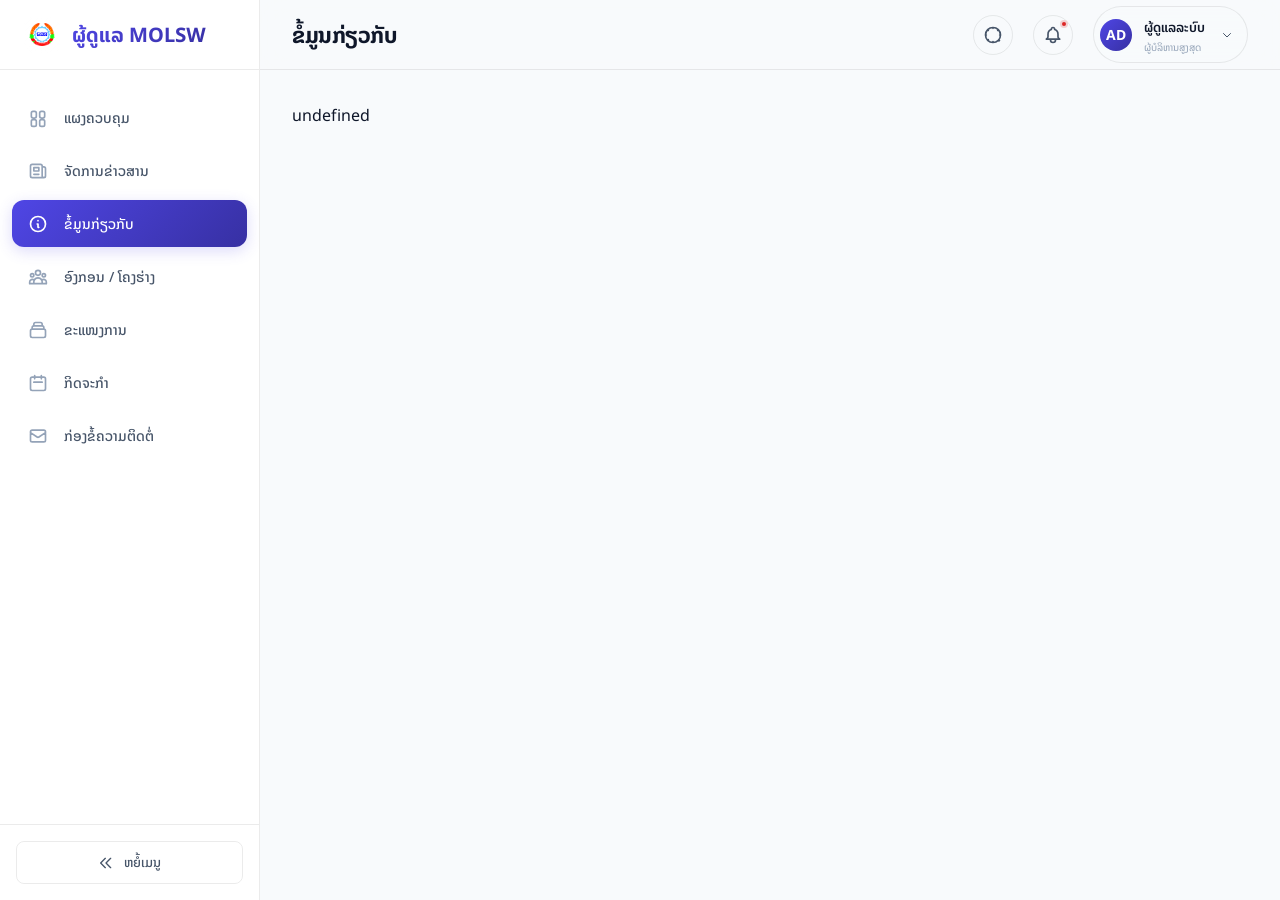
==== commit a8a7feb5: "commit Wed 06/03/2026 11:20:04.13" ====
--- a/about.html
+++ b/about.html
@@ -150,8 +150,8 @@
             
             <!-- Page Router Workspace -->
             <main class="content-body" id="app-view">
-                <!-- Rendered dynamically by app.js -->
-            </main>
+undefined
+</main>
         </div>
     </div>
     
@@ -186,7 +186,7 @@
     </div>
 
     <!-- Core App Controller Script -->
-    <script src="app.js"></script>
+    <script src="ui.js"></script>
 </body>
 
 </html>
--- a/style.css
+++ b/style.css
@@ -673,6 +673,15 @@
 
 .data-table tbody tr:last-child td {
     border-bottom: none;
+}
+
+.data-table tbody tr.active-row {
+    background-color: rgba(79, 70, 229, 0.08);
+    border-left: 3px solid var(--primary);
+}
+
+[data-theme="light"] .data-table tbody tr.active-row {
+    background-color: rgba(79, 70, 229, 0.05);
 }
 
 /* Badges */
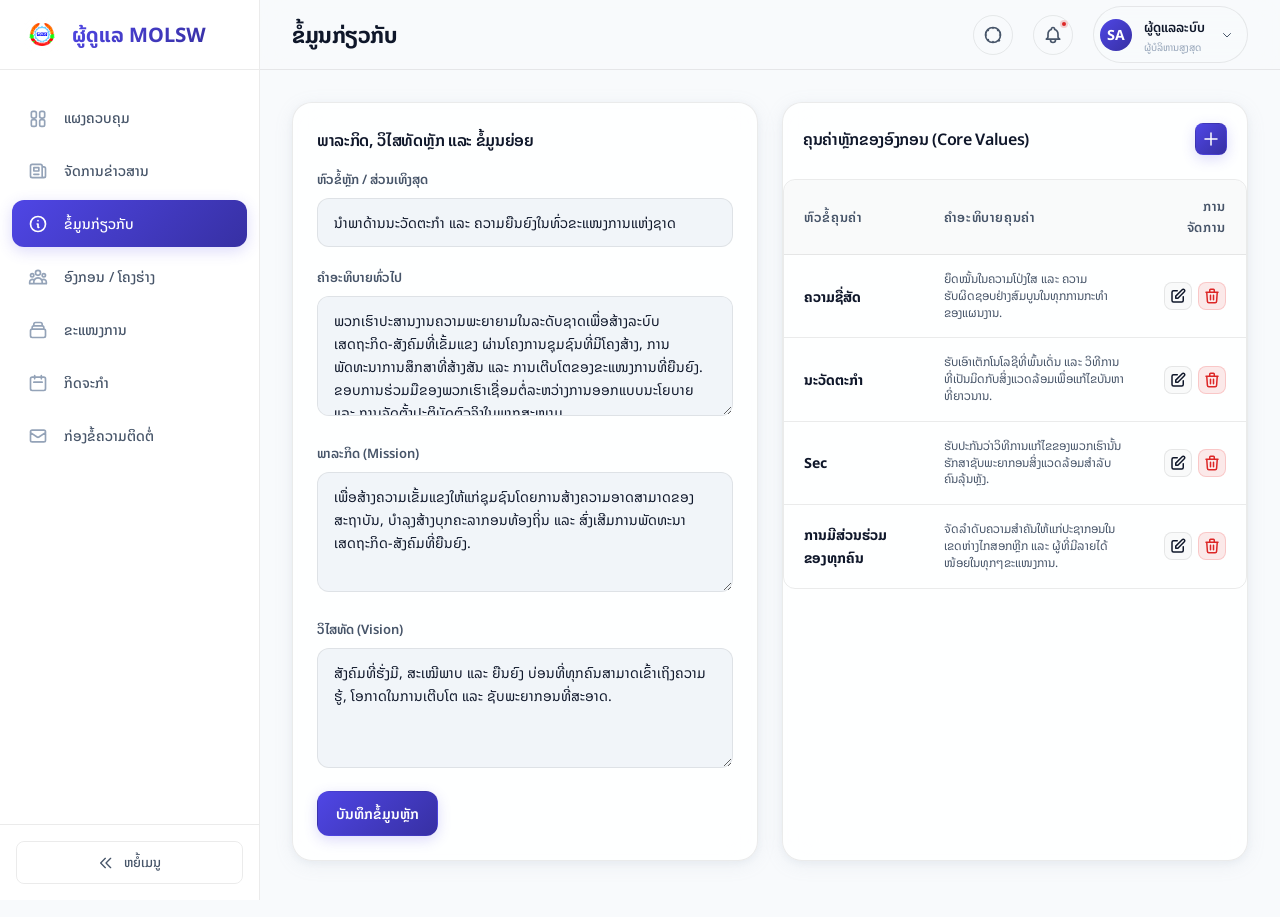
==== commit 0bdaf5d2: "commit Wed 06/03/2026 11:23:31.13" ====
--- a/about.html
+++ b/about.html
@@ -150,8 +150,8 @@
             
             <!-- Page Router Workspace -->
             <main class="content-body" id="app-view">
-undefined
-</main>
+                <!-- Rendered dynamically by app.js -->
+            </main>
         </div>
     </div>
     
@@ -186,7 +186,7 @@
     </div>
 
     <!-- Core App Controller Script -->
-    <script src="ui.js"></script>
+    <script src="app.js"></script>
 </body>
 
 </html>
